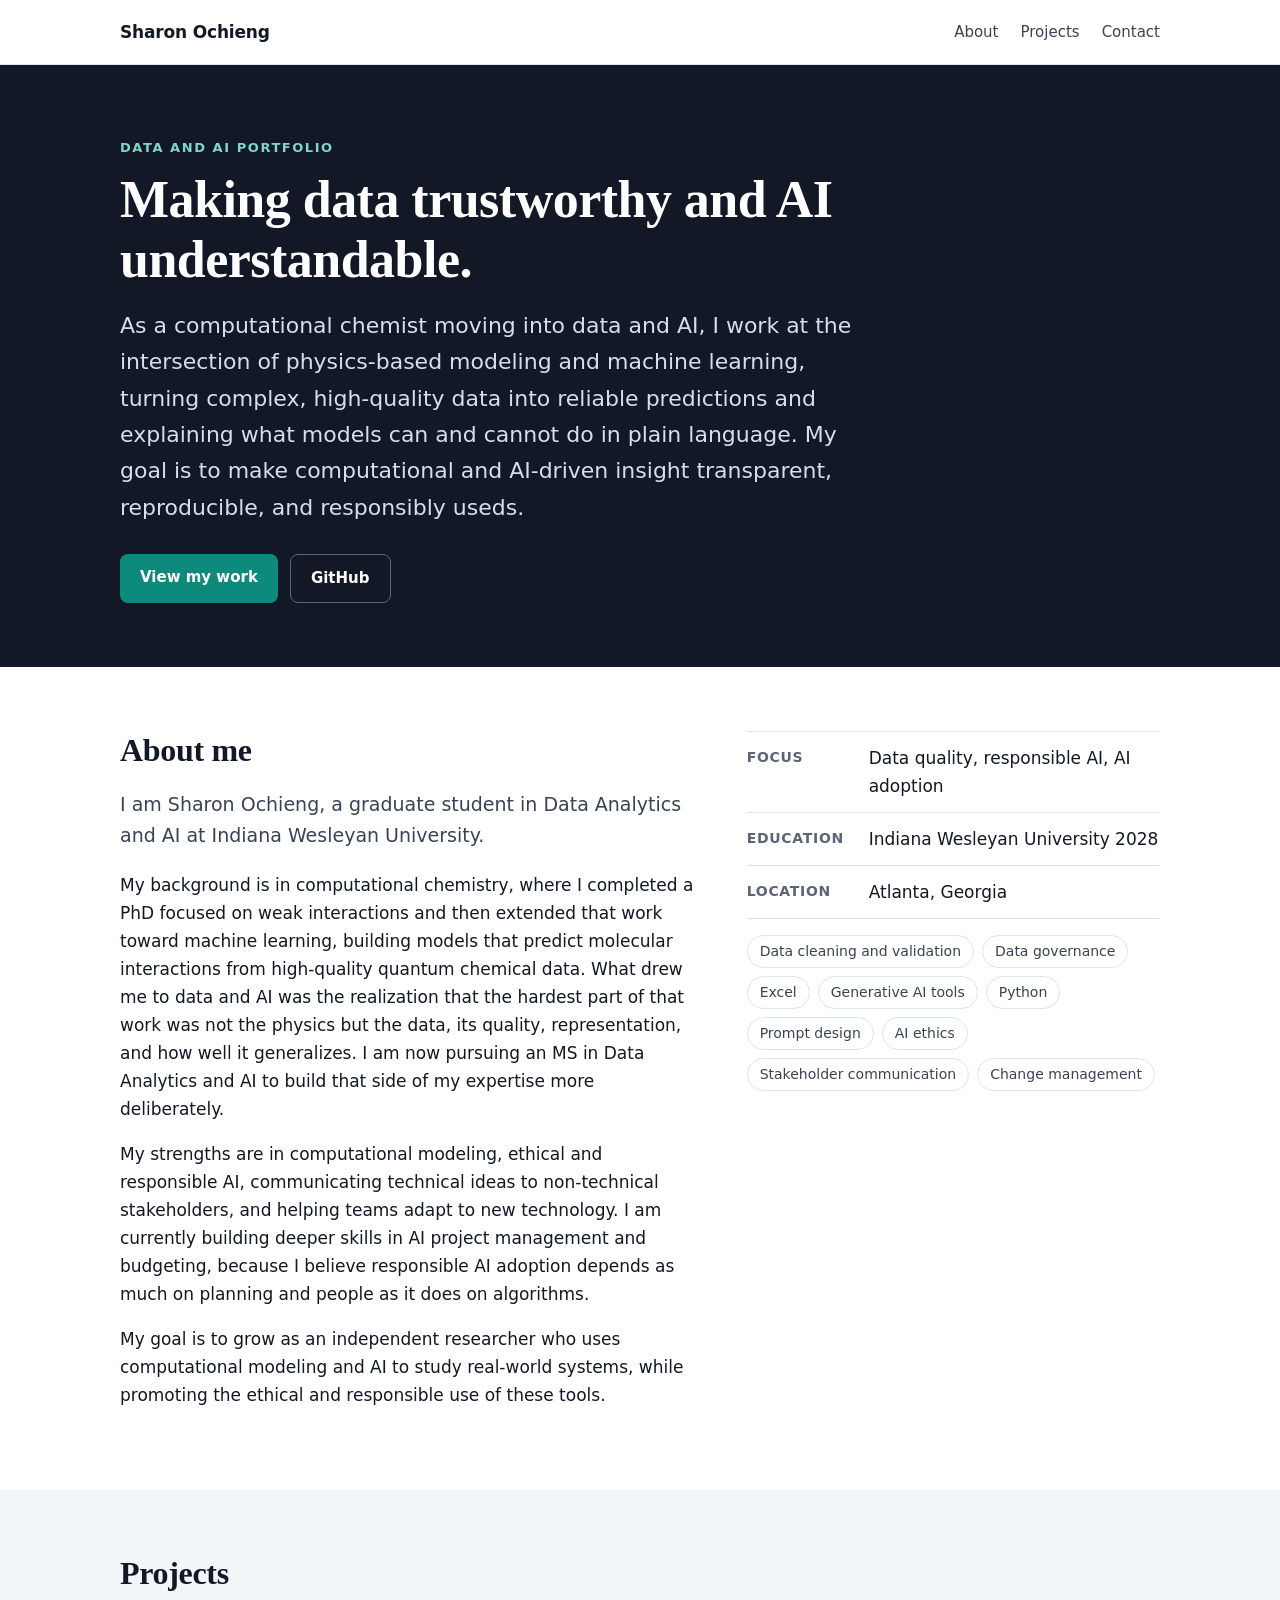
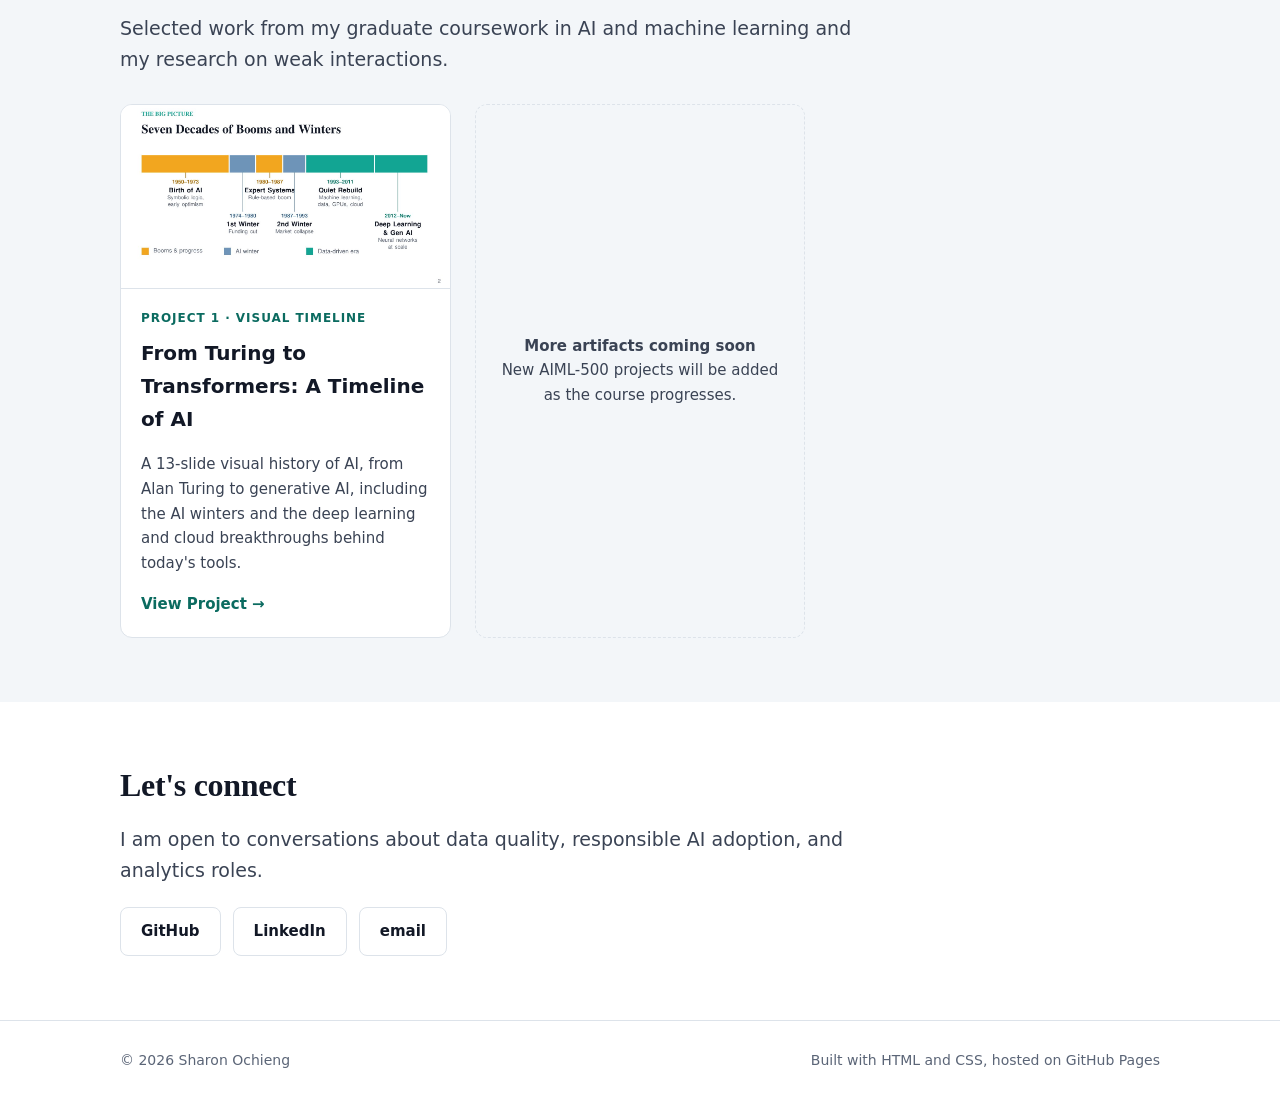
==== index.html @ a7745161 "Update index.html" ====
<!doctype html>
<html lang="en">
<head>
  <meta charset="utf-8">
  <meta name="viewport" content="width=device-width, initial-scale=1">
  <title>Sharon Ochieng | Data and AI Portfolio</title>
  <meta name="description" content="Professional portfolio: data quality, responsible AI adoption, and clear communication of AI to non-technical teams.">
  <link rel="stylesheet" href="style.css">
</head>
<body>

<header class="site-header">
  <div class="wrap">
    <a class="brand" href="index.html">Sharon Ochieng</a>
    <nav class="nav" aria-label="Main">
      <a href="#about">About</a>
      <a href="#artifacts">Projects</a>
      <a href="#contact">Contact</a>
    </nav>
  </div>
</header>

<main>
  <section class="hero">
    <div class="wrap">
      <p class="eyebrow">Data and AI Portfolio</p>
      <h1>Making data trustworthy and AI understandable.</h1>
      <p class="vp">As a computational chemist moving into data and AI, I work at the intersection of physics-based modeling and machine learning, turning complex, high-quality data into reliable predictions and explaining what models can and cannot do in plain language. My goal is to make computational and AI-driven insight transparent, reproducible, and responsibly useds.</p>
      <div class="btns">
        <a class="btn btn-primary" href="#artifacts">View my work</a>
        <a class="btn btn-ghost" href="https://github.com/ochiengS" target="_blank" rel="noopener">GitHub</a>
      </div>
    </div>
  </section>

  <section id="about">
    <div class="wrap two-col">
      <div>
        <h2>About me</h2>
        <p class="lead"> I am Sharon Ochieng, a graduate student in Data Analytics and AI at Indiana Wesleyan University. </p>
        <p> My background is in computational chemistry, where I completed a PhD focused on weak interactions and then extended that work toward machine learning, building models that predict molecular interactions from high-quality quantum chemical data. What drew me to data and AI was the realization that the hardest part of that work was not the physics but the data, its quality, representation, and how well it generalizes. I am now pursuing an MS in Data Analytics and AI to build that side of my expertise more deliberately.</p>
        <p>My strengths are in computational modeling, ethical and responsible AI, communicating technical ideas to non-technical stakeholders, and helping teams adapt to new technology. I am currently building deeper skills in AI project management and budgeting, because I believe responsible AI adoption depends as much on planning and people as it does on algorithms.</p>
        <p>My goal is to grow as an independent researcher who uses computational modeling and AI to study real-world systems, while promoting the ethical and responsible use of these tools.</p>
      </div>
      <div>
        <ul class="facts">
          <li><b>Focus</b><span>Data quality, responsible AI, AI adoption</span></li>
          <li><b>Education</b><span> Indiana Wesleyan University 2028</span></li>
          <li><b>Location</b> Atlanta, Georgia</li>
        </ul>
        <div class="skills" aria-label="Skills">
          <span>Data cleaning and validation</span>
          <span>Data governance</span>
          <span>Excel</span>
          <span>Generative AI tools</span>
          <span>Python</span>
          <span>Prompt design</span>
          <span>AI ethics</span>
          <span>Stakeholder communication</span>
          <span>Change management</span>
        </div>
      </div>
    </div>
  </section>

  <section id="artifacts" class="alt">
    <div class="wrap">
      <h2>Projects</h2>
      <p class="lead">Selected work from my graduate coursework in AI and machine learning and my research on weak interactions.</p>
      <div class="grid" style="margin-top:28px">
        <article class="card">
          <img src="slide-02.jpg" alt="Overview slide showing seven decades of AI booms and winters as a color-coded bar">
          <div class="body">
            <span class="tag">Project 1 · Visual timeline</span>
            <h3>From Turing to Transformers: A Timeline of AI</h3>
            <p>A 13-slide visual history of AI, from Alan Turing to generative AI, including the AI winters and the deep learning and cloud breakthroughs behind today's tools.</p>
            <a class="more" href="ai-timeline.html">View Project &rarr;</a>
          </div>
        </article>
        <div class="card soon">
          <p><strong>More artifacts coming soon</strong><br>New AIML-500 projects will be added as the course progresses.</p>
        </div>
      </div>
    </div>
  </section>

  <section id="contact">
    <div class="wrap">
      <h2>Let's connect</h2>
      <p class="lead">I am open to conversations about data quality, responsible AI adoption, and analytics roles.</p>
      <div class="btns" style="margin-top:20px">
        <a class="btn btn-light" href="https://github.com/ochiengS" target="_blank" rel="noopener">GitHub</a>
        <a class="btn btn-light" href="https://www.linkedin.com/in/sharonochieng1/" target="_blank" rel="noopener">LinkedIn</a>
        <a class="btn btn-light" href="sao0013@auburn.edu">email</a>
      </div>
    </div>
  </section>
</main>

<footer>
  <div class="wrap">
    <span>&copy; 2026 Sharon Ochieng</span>
    <span>Built with HTML and CSS, hosted on GitHub Pages</span>
  </div>
</footer>

</body>
</html>
---- style.css ----
:root {
  --ink: #121826;
  --ink-soft: #3a4354;
  --muted: #5b6577;
  --line: #dde3ea;
  --paper: #ffffff;
  --mist: #f3f6f9;
  --teal: #0e8a7c;
  --teal-dark: #0b6b60;
  --amber: #c9860f;
  --max: 1080px;
}
* { box-sizing: border-box; }
html { scroll-behavior: smooth; }
body {
  margin: 0; background: var(--paper); color: var(--ink);
  font-family: "Inter", system-ui, -apple-system, "Segoe UI", Roboto, Arial, sans-serif;
  font-size: 17px; line-height: 1.65;
}
img { max-width: 100%; display: block; }
a { color: var(--teal-dark); }
a:hover { color: var(--teal); }
.wrap { max-width: var(--max); margin: 0 auto; padding: 0 20px; }

/* ---- header ---- */
.site-header { border-bottom: 1px solid var(--line); background: var(--paper); position: sticky; top: 0; z-index: 10; }
.site-header .wrap { display: flex; align-items: center; justify-content: space-between; gap: 16px; min-height: 64px; flex-wrap: wrap; }
.brand { font-weight: 700; text-decoration: none; color: var(--ink); letter-spacing: -0.01em; }
.nav { display: flex; gap: 22px; flex-wrap: wrap; }
.nav a { text-decoration: none; color: var(--ink-soft); font-size: 15px; font-weight: 500; }
.nav a:hover, .nav a[aria-current="page"] { color: var(--teal-dark); }

/* ---- hero ---- */
.hero { background: var(--ink); color: #fff; padding: 72px 0 64px; }
.eyebrow { text-transform: uppercase; letter-spacing: 0.12em; font-size: 13px; font-weight: 700; color: #7fd6c9; margin: 0 0 12px; }
.hero h1 { font-family: Georgia, "Times New Roman", serif; font-size: clamp(34px, 5vw, 52px); line-height: 1.15; margin: 0 0 18px; letter-spacing: -0.01em; }
.hero .vp { font-size: clamp(18px, 2.2vw, 22px); color: #d8dee8; max-width: 760px; margin: 0 0 28px; }
.btns { display: flex; gap: 12px; flex-wrap: wrap; }
.btn { display: inline-block; padding: 11px 20px; border-radius: 8px; font-weight: 600; font-size: 15px; text-decoration: none; }
.btn-primary { background: var(--teal); color: #fff; }
.btn-primary:hover { background: var(--teal-dark); color: #fff; }
.btn-ghost { border: 1px solid #5b6577; color: #fff; }
.btn-ghost:hover { border-color: #fff; color: #fff; }
.btn-light { border: 1px solid var(--line); color: var(--ink); background: #fff; }
.btn-light:hover { border-color: var(--teal); color: var(--teal-dark); }

/* ---- sections ---- */
section { padding: 64px 0; }
section.alt { background: var(--mist); }
h2 { font-family: Georgia, "Times New Roman", serif; font-size: 32px; line-height: 1.2; margin: 0 0 20px; letter-spacing: -0.01em; }
h3 { font-size: 20px; margin: 0 0 8px; }
.lead { font-size: 19px; color: var(--ink-soft); max-width: 760px; }
.two-col { display: grid; grid-template-columns: 1.4fr 1fr; gap: 48px; align-items: start; }
.facts { list-style: none; padding: 0; margin: 0; border-top: 1px solid var(--line); }
.facts li { padding: 12px 0; border-bottom: 1px solid var(--line); display: flex; gap: 12px; }
.facts b { min-width: 110px; color: var(--muted); font-weight: 600; font-size: 14px; text-transform: uppercase; letter-spacing: 0.05em; padding-top: 2px; }
.skills { display: flex; flex-wrap: wrap; gap: 8px; margin-top: 16px; }
.skills span { background: #fff; border: 1px solid var(--line); border-radius: 999px; padding: 4px 12px; font-size: 14px; color: var(--ink-soft); }

/* ---- artifact cards ---- */
.grid { display: grid; grid-template-columns: repeat(auto-fill, minmax(300px, 1fr)); gap: 24px; }
.card { background: #fff; border: 1px solid var(--line); border-radius: 12px; overflow: hidden; display: flex; flex-direction: column; transition: box-shadow .2s, transform .2s; }
.card:hover { box-shadow: 0 10px 30px rgba(18,24,38,.10); transform: translateY(-2px); }
.card img { aspect-ratio: 16/9; object-fit: cover; border-bottom: 1px solid var(--line); }
.card .body { padding: 20px; display: flex; flex-direction: column; gap: 8px; flex: 1; }
.tag { font-size: 12px; font-weight: 700; text-transform: uppercase; letter-spacing: 0.08em; color: var(--teal-dark); }
.card p { margin: 0; color: var(--ink-soft); font-size: 15px; }
.card .more { margin-top: auto; padding-top: 8px; font-weight: 600; font-size: 15px; text-decoration: none; }
.card.soon { border-style: dashed; background: transparent; justify-content: center; align-items: center; text-align: center; min-height: 220px; color: var(--muted); padding: 24px; }

/* ---- artifact page ---- */
.artifact-hero { background: var(--ink); color: #fff; padding: 48px 0 40px; }
.artifact-hero h1 { font-family: Georgia, "Times New Roman", serif; font-size: clamp(30px, 4.5vw, 44px); line-height: 1.15; margin: 0 0 12px; }
.artifact-hero p { color: #d8dee8; margin: 0; max-width: 760px; font-size: 18px; }
.crumb { font-size: 14px; margin-bottom: 18px; }
.crumb a { color: #7fd6c9; text-decoration: none; }
.viewer { background: var(--mist); border: 1px solid var(--line); border-radius: 12px; padding: 16px; }
.viewer .stage { position: relative; background: #fff; border-radius: 8px; overflow: hidden; border: 1px solid var(--line); }
.viewer .stage img { width: 100%; aspect-ratio: 16/9; object-fit: contain; }
.viewer .controls { display: flex; align-items: center; justify-content: space-between; gap: 12px; margin-top: 12px; flex-wrap: wrap; }
.viewer button { font: inherit; font-size: 15px; font-weight: 600; padding: 8px 16px; border-radius: 8px; border: 1px solid var(--line); background: #fff; color: var(--ink); cursor: pointer; }
.viewer button:hover { border-color: var(--teal); color: var(--teal-dark); }
.viewer .count { font-size: 14px; color: var(--muted); }
.thumbs { display: grid; grid-template-columns: repeat(auto-fill, minmax(92px, 1fr)); gap: 8px; margin-top: 12px; }
.thumbs button { padding: 0; border: 2px solid transparent; border-radius: 6px; overflow: hidden; background: none; }
.thumbs button[aria-current="true"] { border-color: var(--teal); }
.downloads { display: flex; gap: 12px; flex-wrap: wrap; margin-top: 16px; }

.entry { display: grid; grid-template-columns: 180px 1fr; gap: 0 32px; border-top: 1px solid var(--line); padding: 28px 0; }
.entry:last-of-type { border-bottom: 1px solid var(--line); }
.entry .label { font-size: 13px; font-weight: 700; text-transform: uppercase; letter-spacing: 0.1em; color: var(--teal-dark); padding-top: 4px; }
.entry p { margin: 0 0 12px; }
.entry p:last-child { margin-bottom: 0; }
.entry ol, .entry ul { margin: 0; padding-left: 20px; }
.entry li { margin-bottom: 6px; }
.value-box { background: var(--ink); color: #fff; border-radius: 12px; padding: 24px 28px; font-size: 19px; line-height: 1.55; }
.value-box strong { color: #7fd6c9; }
.tools { display: flex; flex-wrap: wrap; gap: 8px; }
.tools span { background: var(--mist); border: 1px solid var(--line); border-radius: 6px; padding: 4px 10px; font-size: 14px; }
.sources { font-size: 15px; color: var(--ink-soft); }
.sources li { margin-bottom: 8px; }

/* placeholder text the owner must replace before publishing */
.fill { background: #fff3c4; color: #5a4300; padding: 0 4px; border-radius: 3px; }
.hero .fill, .artifact-hero .fill { background: #fff3c4; color: #5a4300; }

footer { border-top: 1px solid var(--line); padding: 28px 0; font-size: 14px; color: var(--muted); }
footer .wrap { display: flex; justify-content: space-between; gap: 16px; flex-wrap: wrap; }

@media (max-width: 760px) {
  body { font-size: 16px; }
  .wrap { padding: 0 16px; }
  .hero { padding: 48px 0 44px; }
  section { padding: 44px 0; }
  .two-col { grid-template-columns: 1fr; gap: 28px; }
  .entry { grid-template-columns: 1fr; gap: 8px; padding: 22px 0; }
  .nav { gap: 14px; }
  h2 { font-size: 26px; }
}
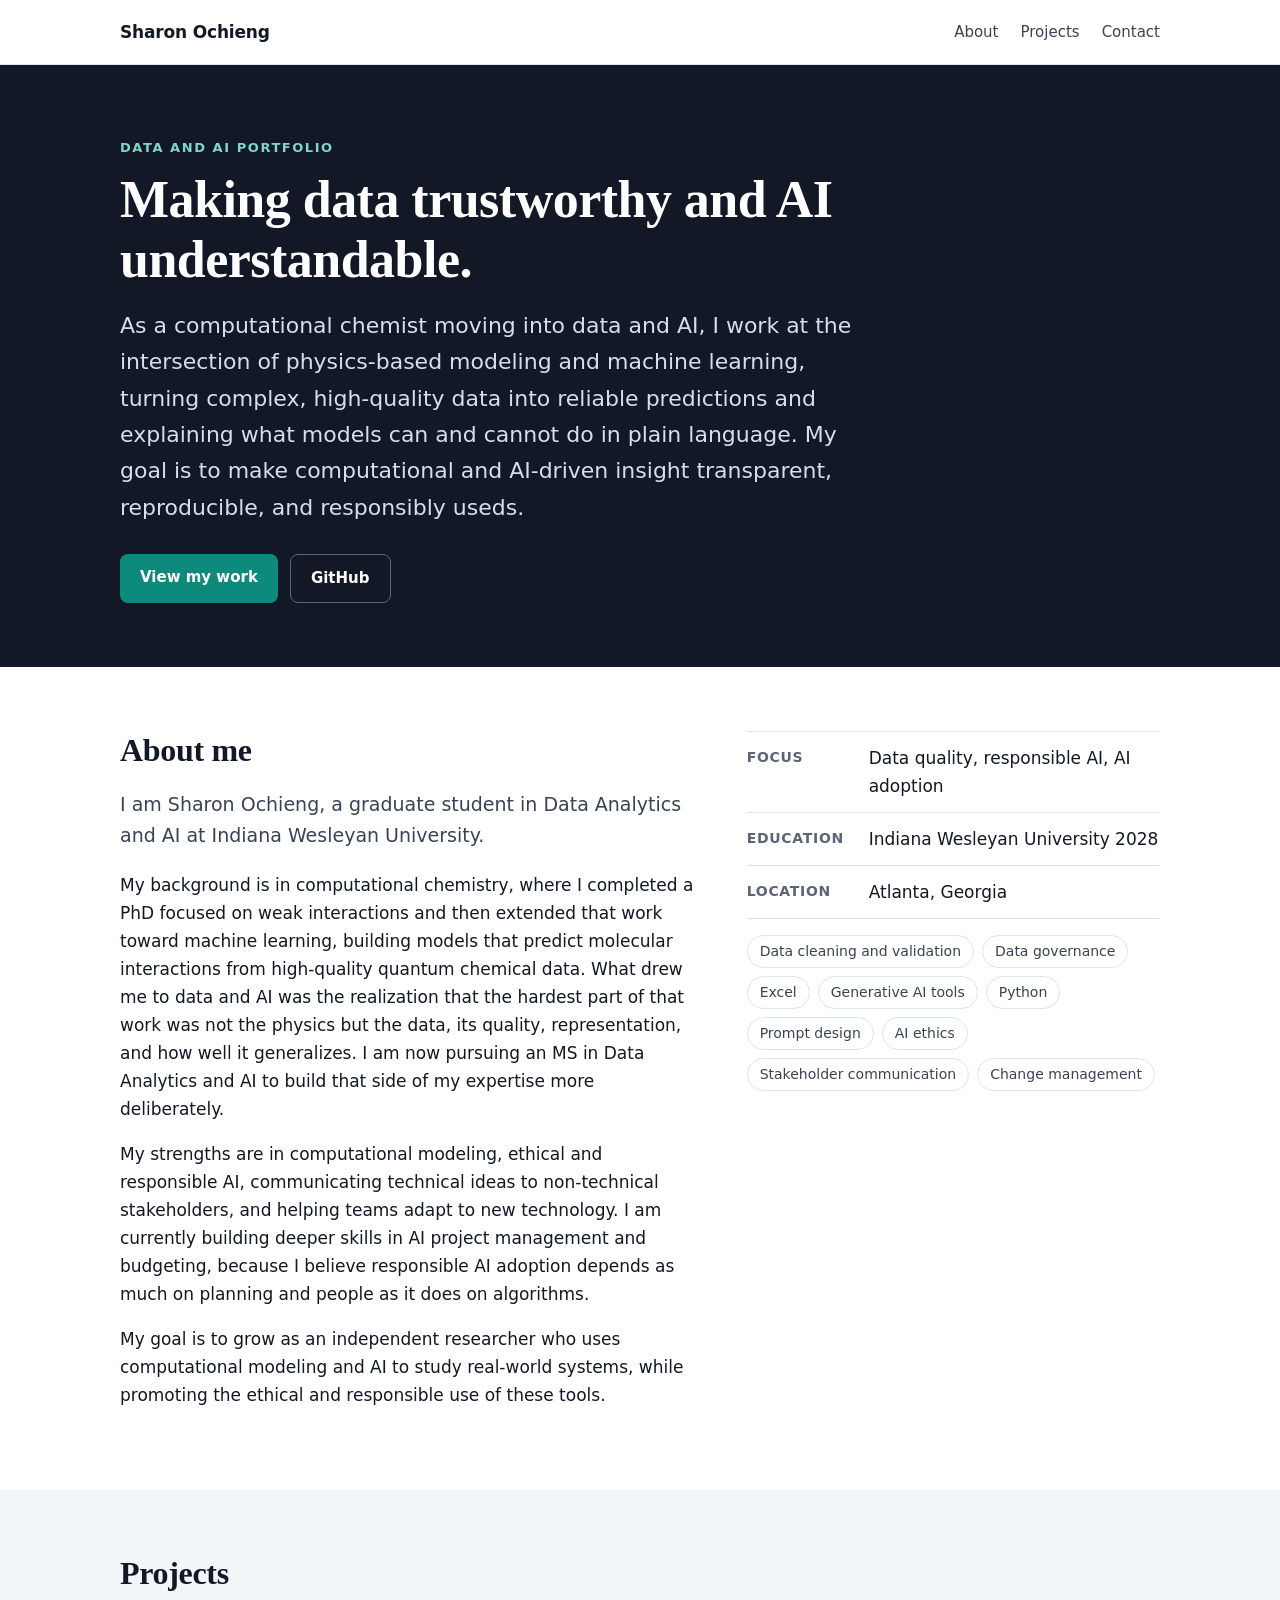
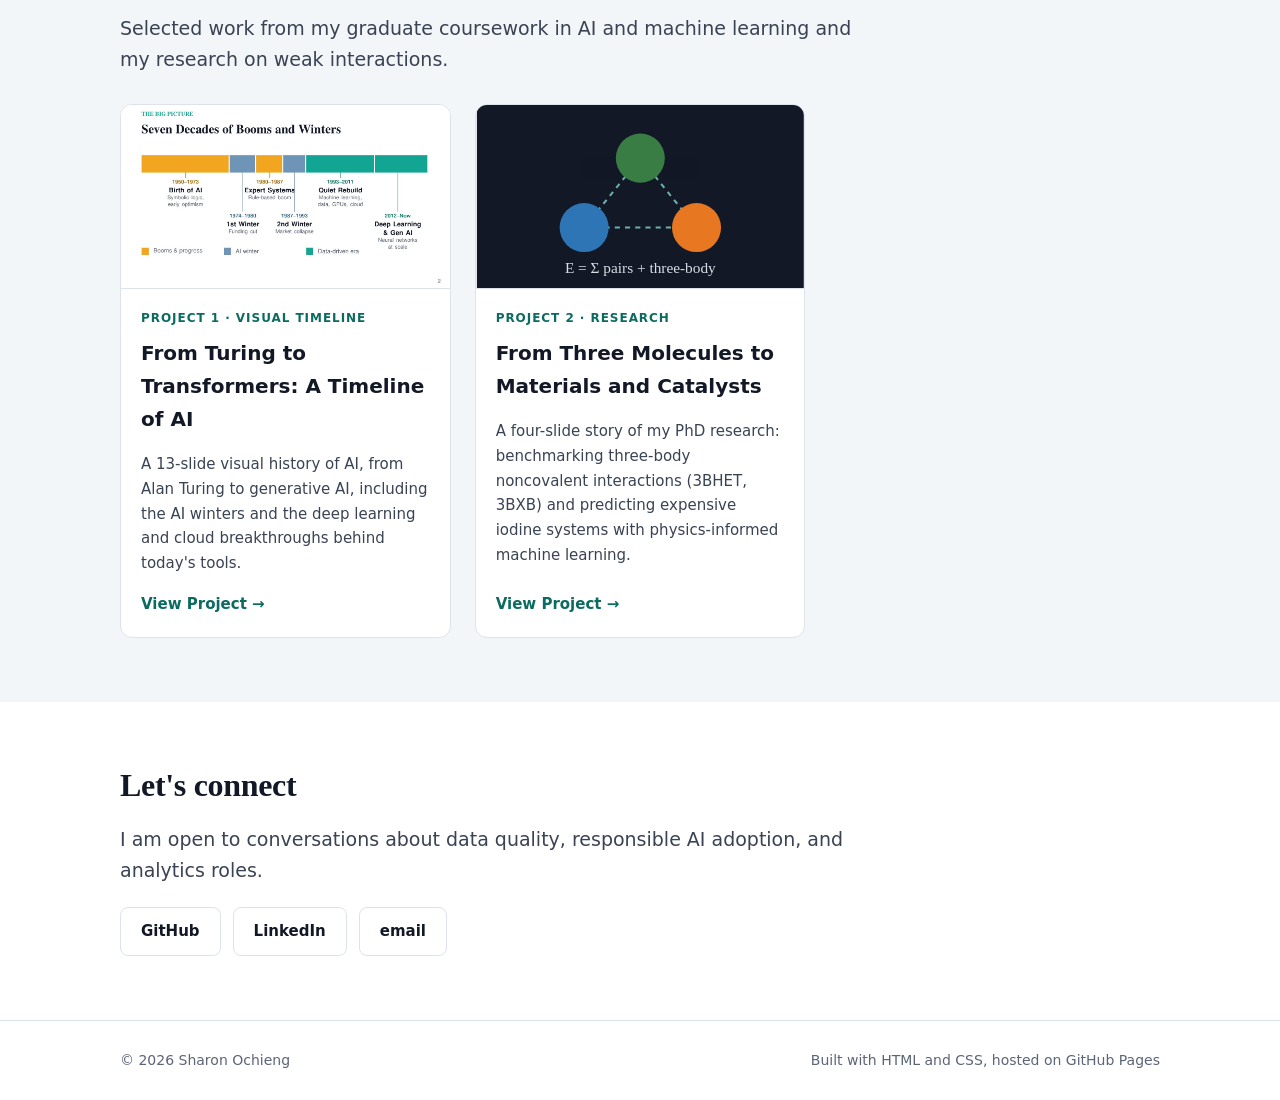
==== commit 9af011d1: "Update index.html" ====
--- a/index.html
+++ b/index.html
@@ -77,8 +77,24 @@
             <a class="more" href="ai-timeline.html">View Project &rarr;</a>
           </div>
         </article>
-        <div class="card soon">
-          <p><strong>More artifacts coming soon</strong><br>New AIML-500 projects will be added as the course progresses.</p>
+        
+        <article class="card">
+          <svg viewBox="0 0 320 180" role="img" aria-label="Illustration of three interacting molecules forming a trimer" style="display:block;width:100%;aspect-ratio:16/9;border-bottom:1px solid #dde3ea">
+            <rect width="320" height="180" fill="#121826"/>
+            <g stroke="#7fd6c9" stroke-width="2" stroke-dasharray="5 5" opacity="0.8">
+              <line x1="105" y1="120" x2="215" y2="120"/><line x1="105" y1="120" x2="160" y2="52"/><line x1="215" y1="120" x2="160" y2="52"/>
+            </g>
+            <circle cx="105" cy="120" r="24" fill="#2e75b6"/><circle cx="215" cy="120" r="24" fill="#e87722"/><circle cx="160" cy="52" r="24" fill="#3a7d44"/>
+            <text x="160" y="164" fill="#d8dee8" font-family="Georgia, serif" font-size="15" text-anchor="middle">E = &#931; pairs + three-body</text>
+          </svg>
+          <div class="body">
+            <span class="tag">Project 2 · Research</span>
+            <h3>From Three Molecules to Materials and Catalysts</h3>
+            <p>A four-slide story of my PhD research: benchmarking three-body noncovalent interactions (3BHET, 3BXB) and predicting expensive iodine systems with physics-informed machine learning.</p>
+            <a class="more" href="nci-story.html">View Project &rarr;</a>
+          </div>
+        </article>
+          
         </div>
       </div>
     </div>
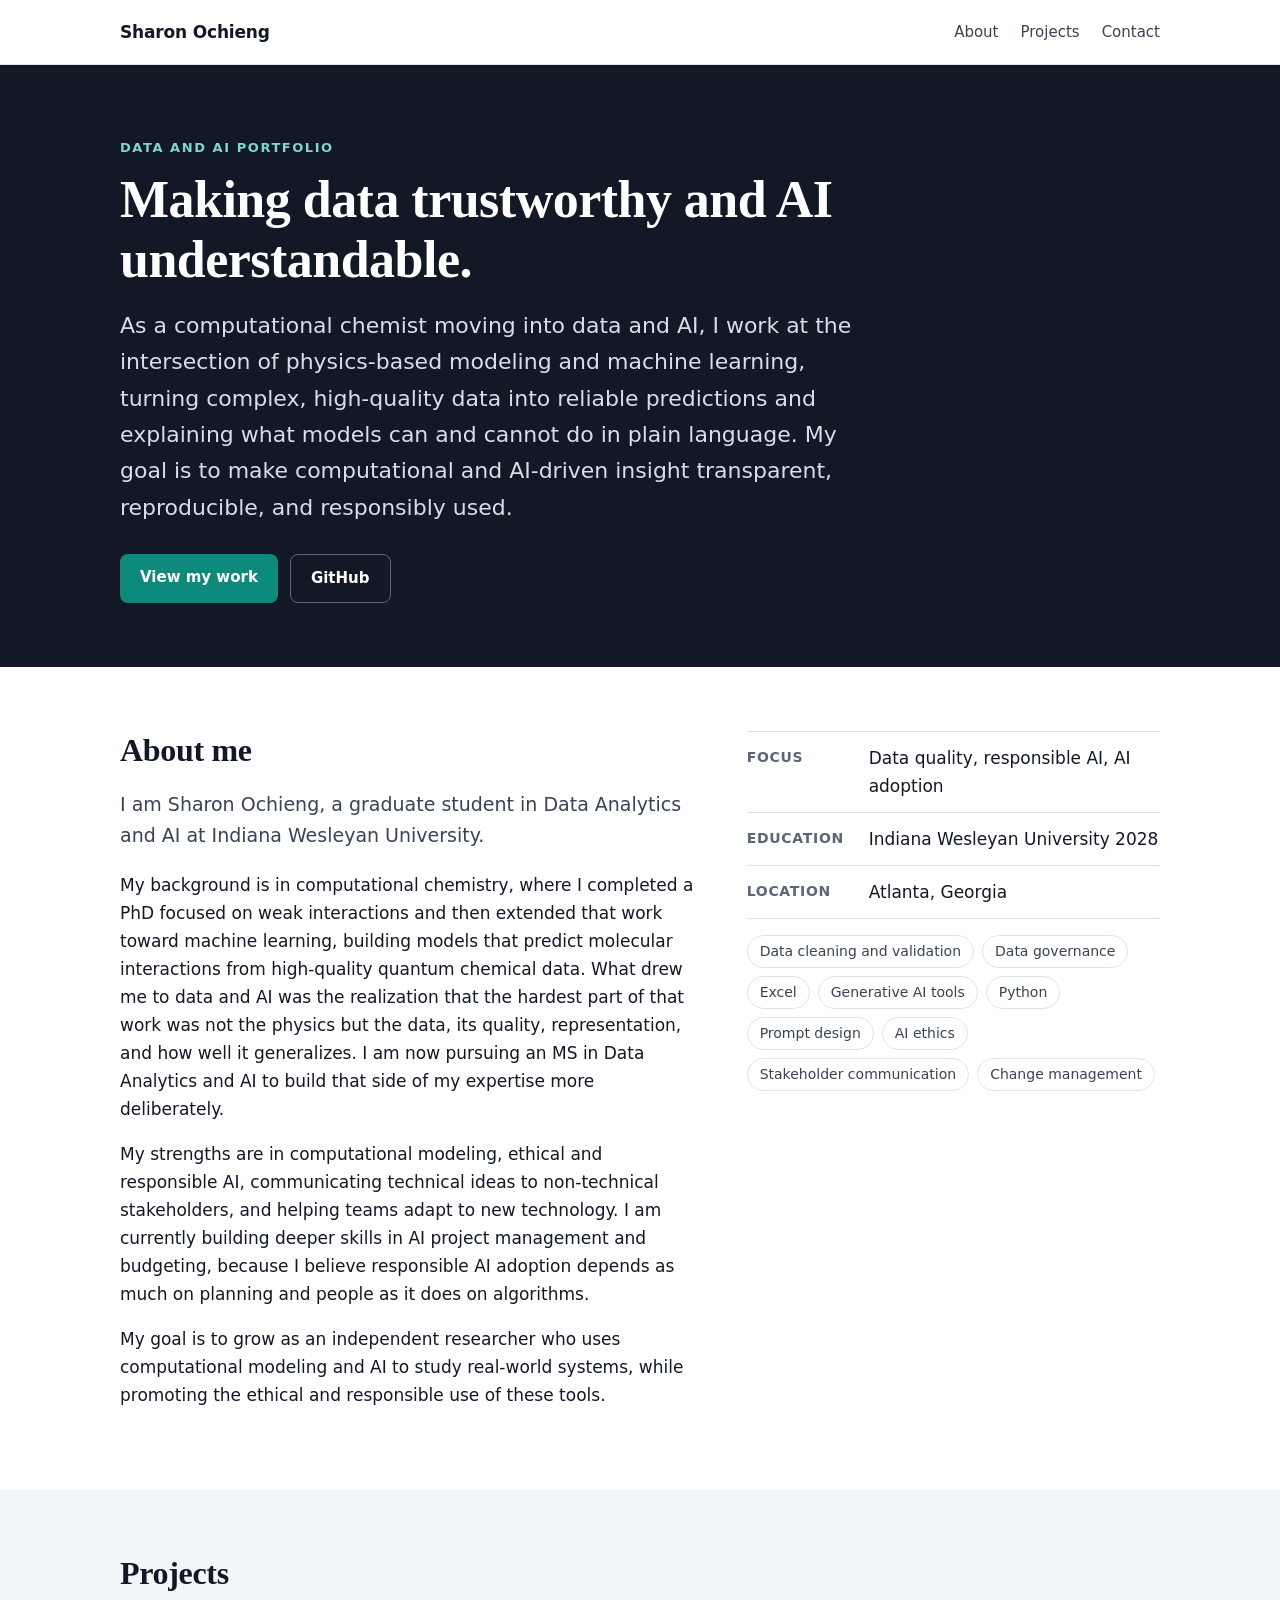
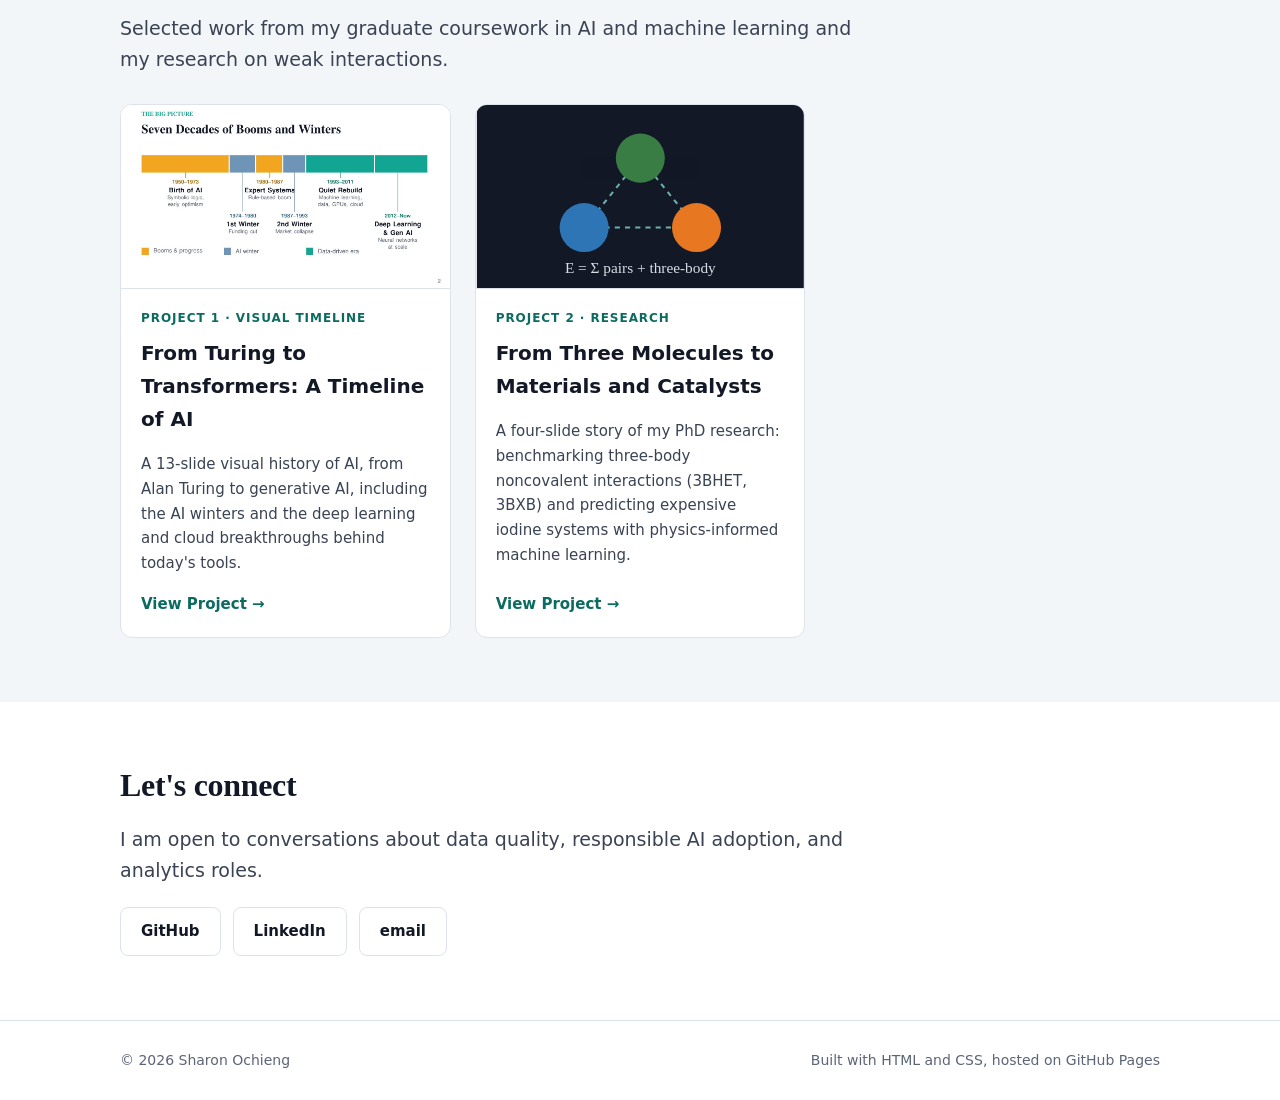
==== commit b2a1a0be: "Update index.html" ====
--- a/index.html
+++ b/index.html
@@ -25,7 +25,7 @@
     <div class="wrap">
       <p class="eyebrow">Data and AI Portfolio</p>
       <h1>Making data trustworthy and AI understandable.</h1>
-      <p class="vp">As a computational chemist moving into data and AI, I work at the intersection of physics-based modeling and machine learning, turning complex, high-quality data into reliable predictions and explaining what models can and cannot do in plain language. My goal is to make computational and AI-driven insight transparent, reproducible, and responsibly useds.</p>
+      <p class="vp">As a computational chemist moving into data and AI, I work at the intersection of physics-based modeling and machine learning, turning complex, high-quality data into reliable predictions and explaining what models can and cannot do in plain language. My goal is to make computational and AI-driven insight transparent, reproducible, and responsibly used.</p>
       <div class="btns">
         <a class="btn btn-primary" href="#artifacts">View my work</a>
         <a class="btn btn-ghost" href="https://github.com/ochiengS" target="_blank" rel="noopener">GitHub</a>
@@ -107,7 +107,7 @@
       <div class="btns" style="margin-top:20px">
         <a class="btn btn-light" href="https://github.com/ochiengS" target="_blank" rel="noopener">GitHub</a>
         <a class="btn btn-light" href="https://www.linkedin.com/in/sharonochieng1/" target="_blank" rel="noopener">LinkedIn</a>
-        <a class="btn btn-light" href="sao0013@auburn.edu">email</a>
+        <a class="btn btn-light" href="mailto:sao0013@auburn.edu">email</a>
       </div>
     </div>
   </section>
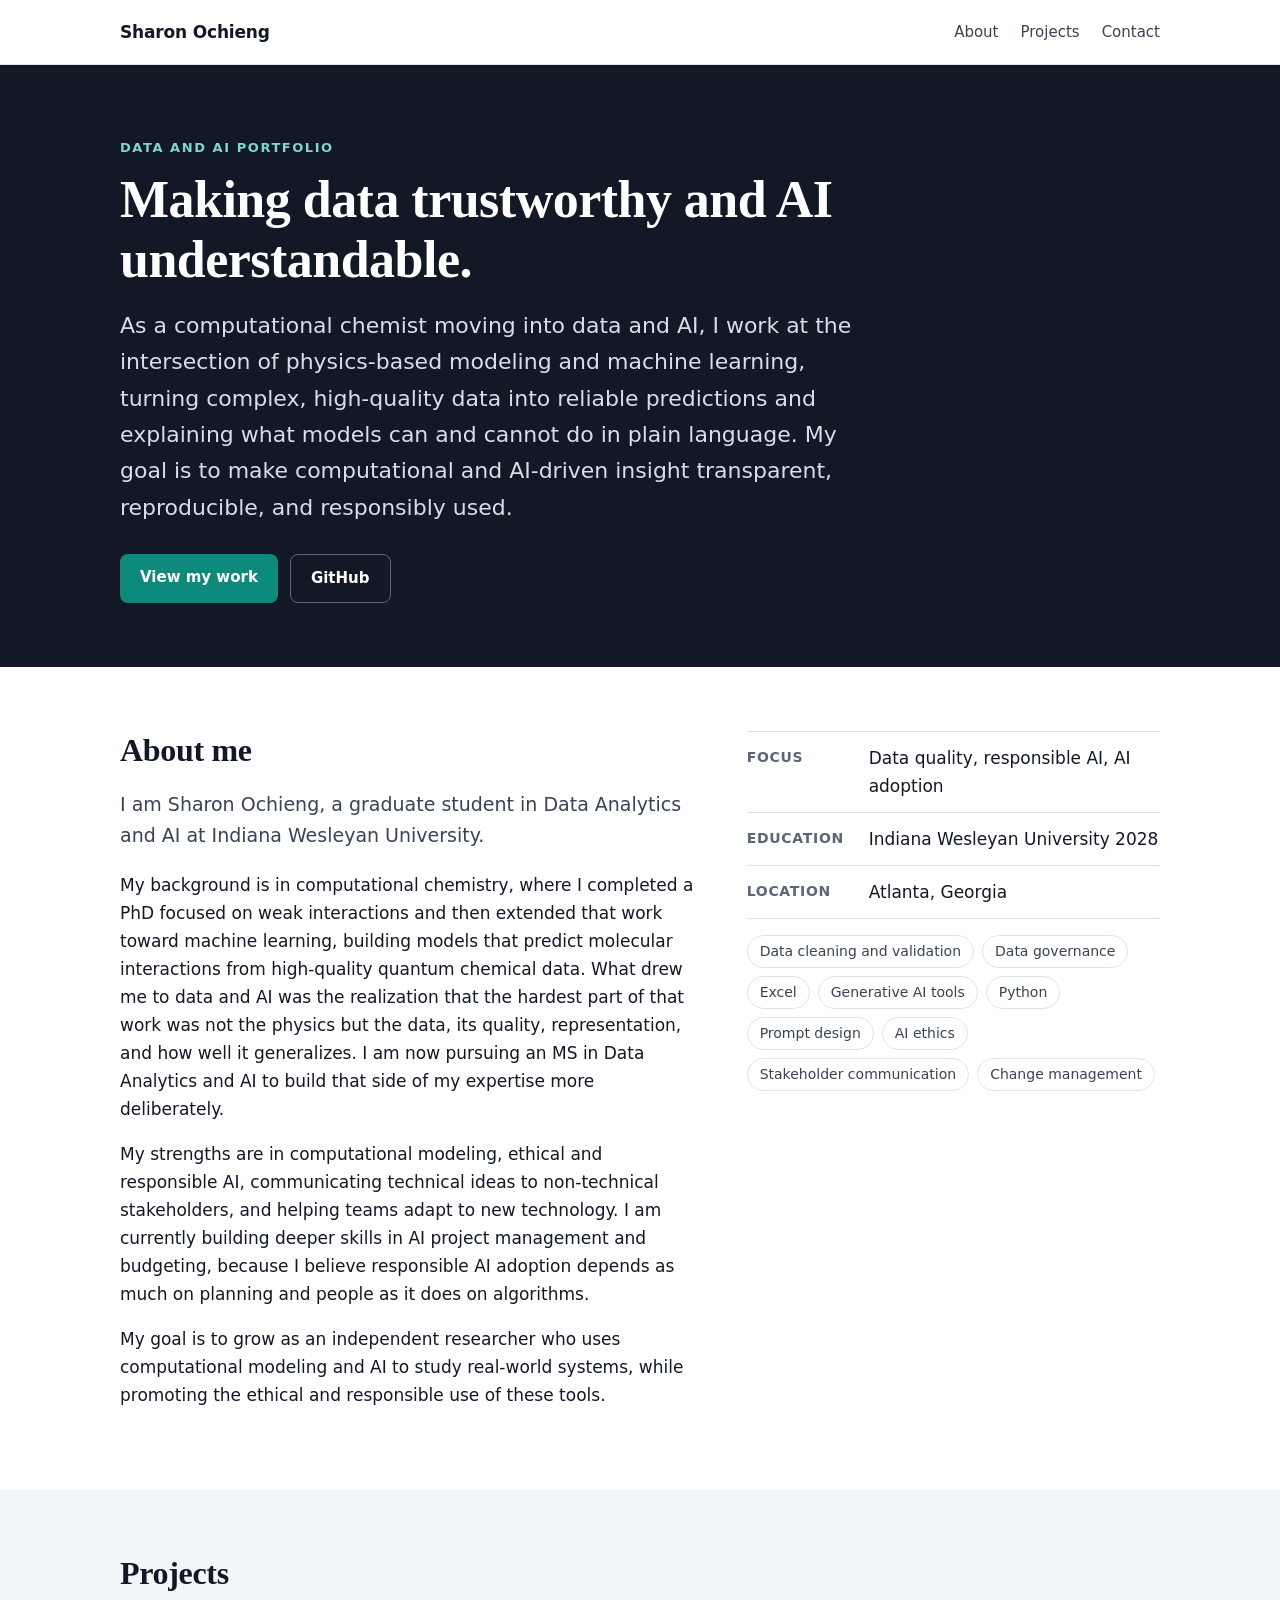
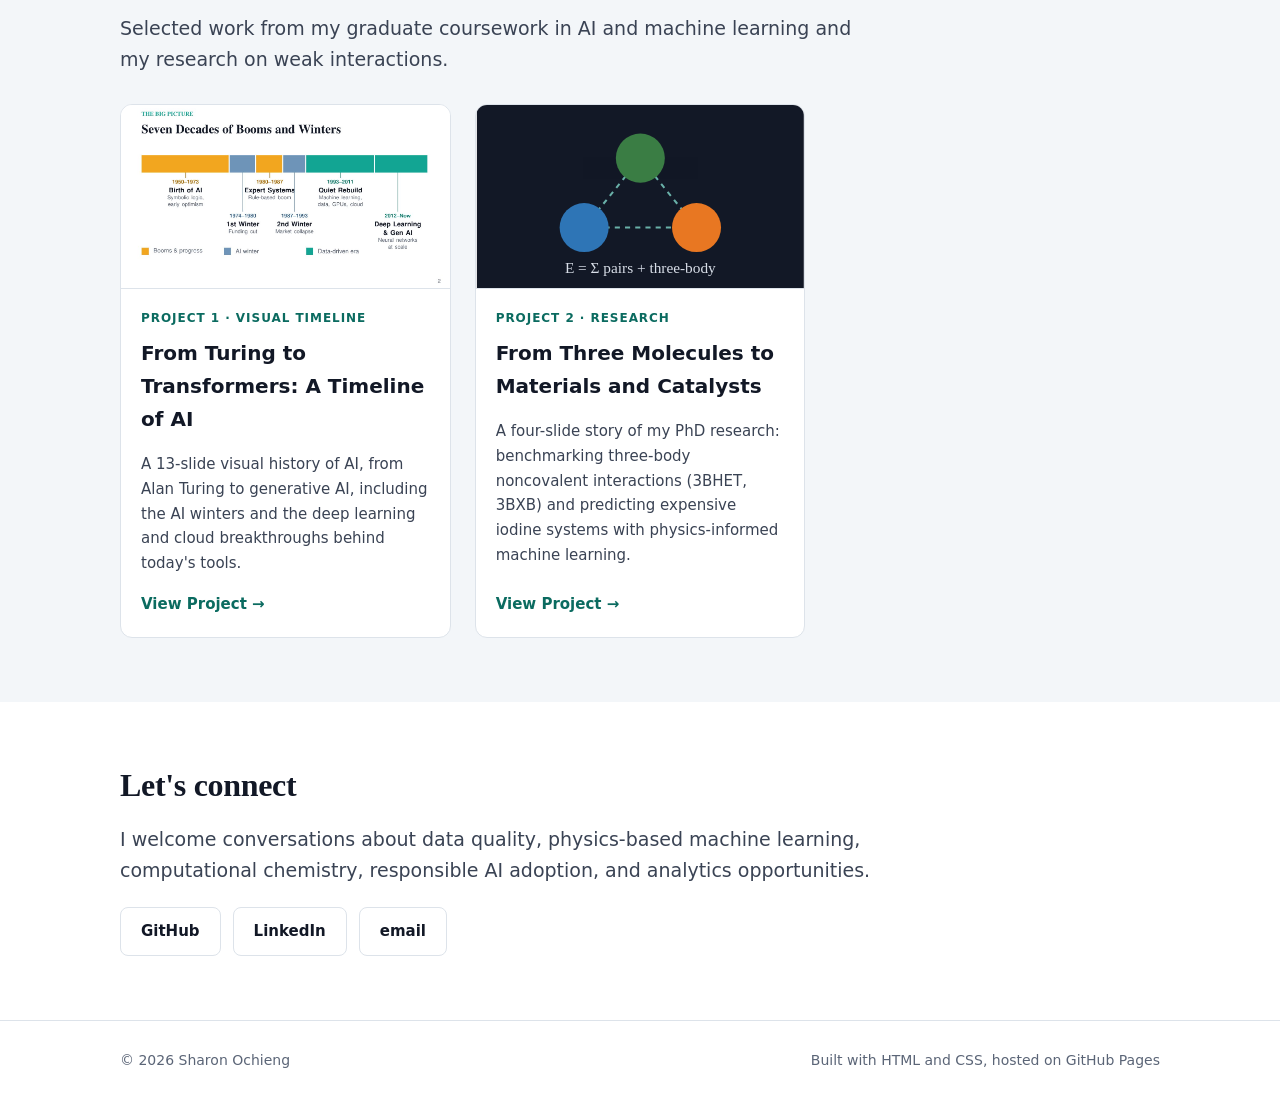
==== commit 00cf60c0: "Update index.html" ====
--- a/index.html
+++ b/index.html
@@ -103,7 +103,7 @@
   <section id="contact">
     <div class="wrap">
       <h2>Let's connect</h2>
-      <p class="lead">I am open to conversations about data quality, responsible AI adoption, and analytics roles.</p>
+      <p class="lead">I welcome conversations about data quality, physics-based machine learning, computational chemistry, responsible AI adoption, and analytics opportunities.</p>
       <div class="btns" style="margin-top:20px">
         <a class="btn btn-light" href="https://github.com/ochiengS" target="_blank" rel="noopener">GitHub</a>
         <a class="btn btn-light" href="https://www.linkedin.com/in/sharonochieng1/" target="_blank" rel="noopener">LinkedIn</a>
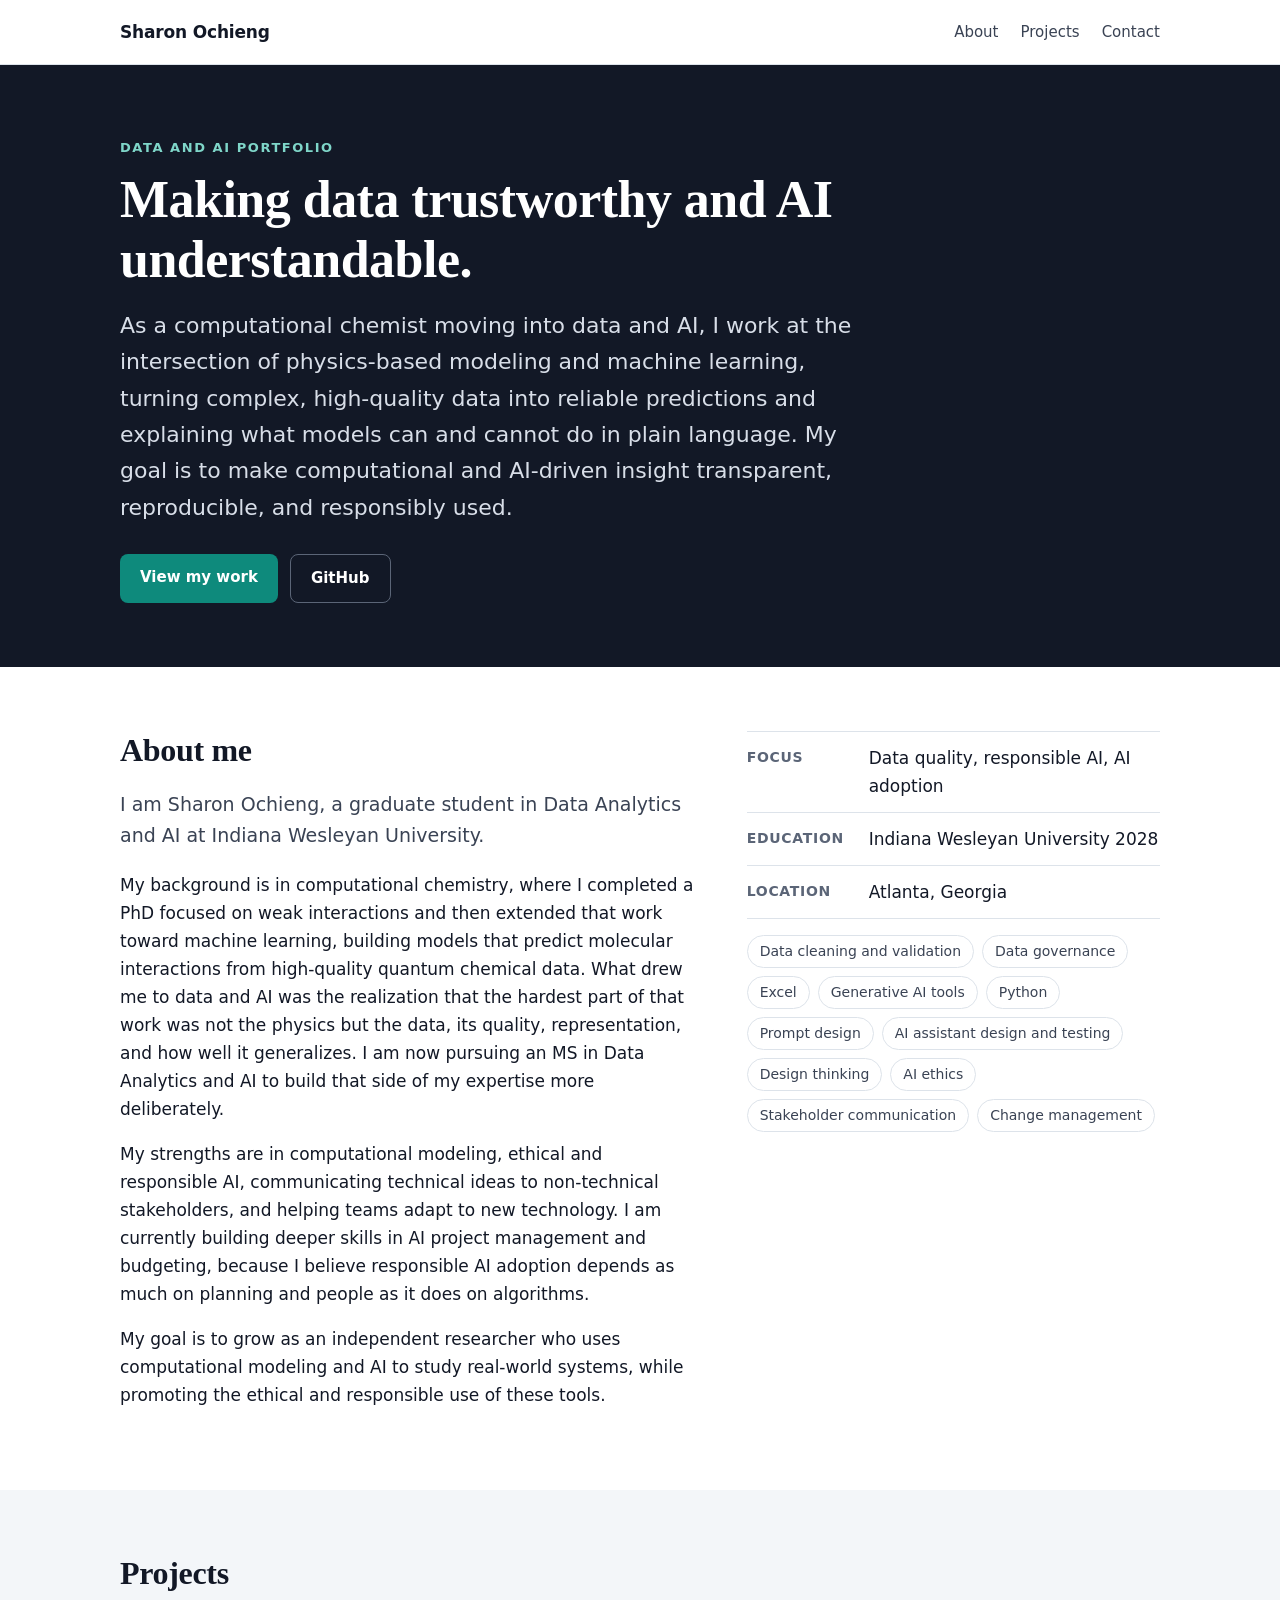
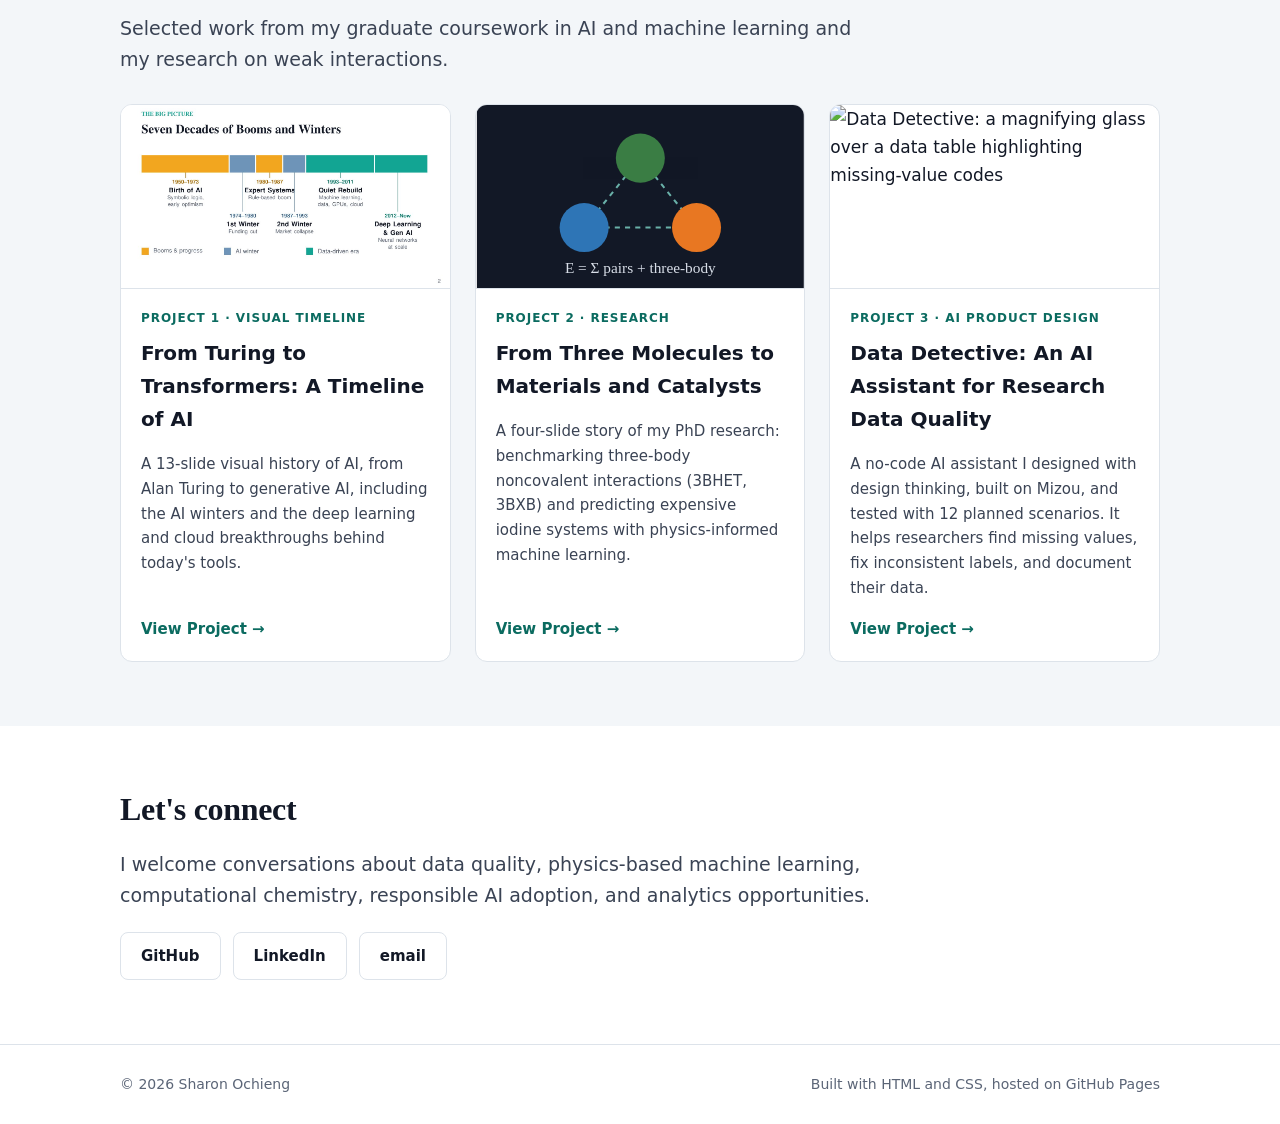
==== commit 8061e943: "Add files via upload" ====
--- a/index.html
+++ b/index.html
@@ -55,6 +55,8 @@
           <span>Generative AI tools</span>
           <span>Python</span>
           <span>Prompt design</span>
+          <span>AI assistant design and testing</span>
+          <span>Design thinking</span>
           <span>AI ethics</span>
           <span>Stakeholder communication</span>
           <span>Change management</span>
@@ -94,7 +96,16 @@
             <a class="more" href="nci-story.html">View Project &rarr;</a>
           </div>
         </article>
-          
+
+        <article class="card">
+          <img src="data-detective.png" alt="Data Detective: a magnifying glass over a data table highlighting missing-value codes">
+          <div class="body">
+            <span class="tag">Project 3 · AI product design</span>
+            <h3>Data Detective: An AI Assistant for Research Data Quality</h3>
+            <p>A no-code AI assistant I designed with design thinking, built on Mizou, and tested with 12 planned scenarios. It helps researchers find missing values, fix inconsistent labels, and document their data.</p>
+            <a class="more" href="data-detective.html">View Project &rarr;</a>
+          </div>
+        </article>
         </div>
       </div>
     </div>
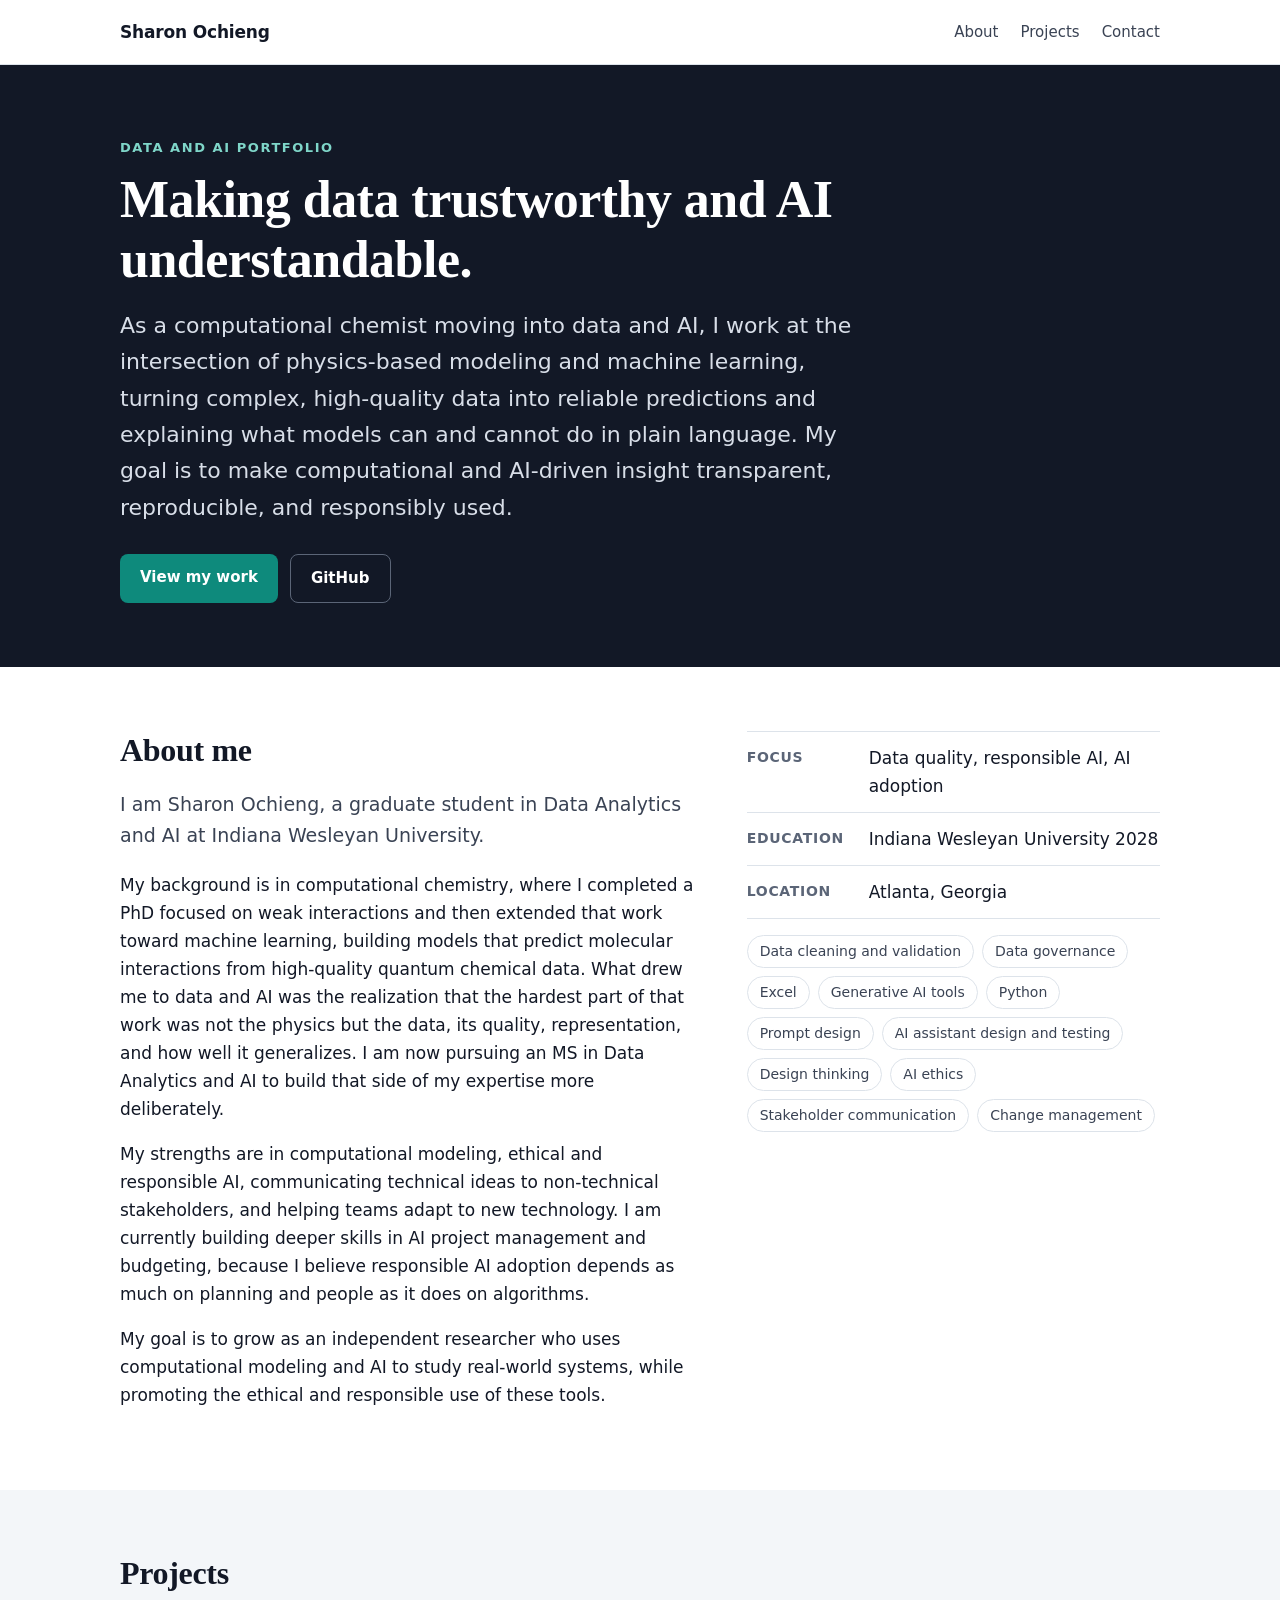
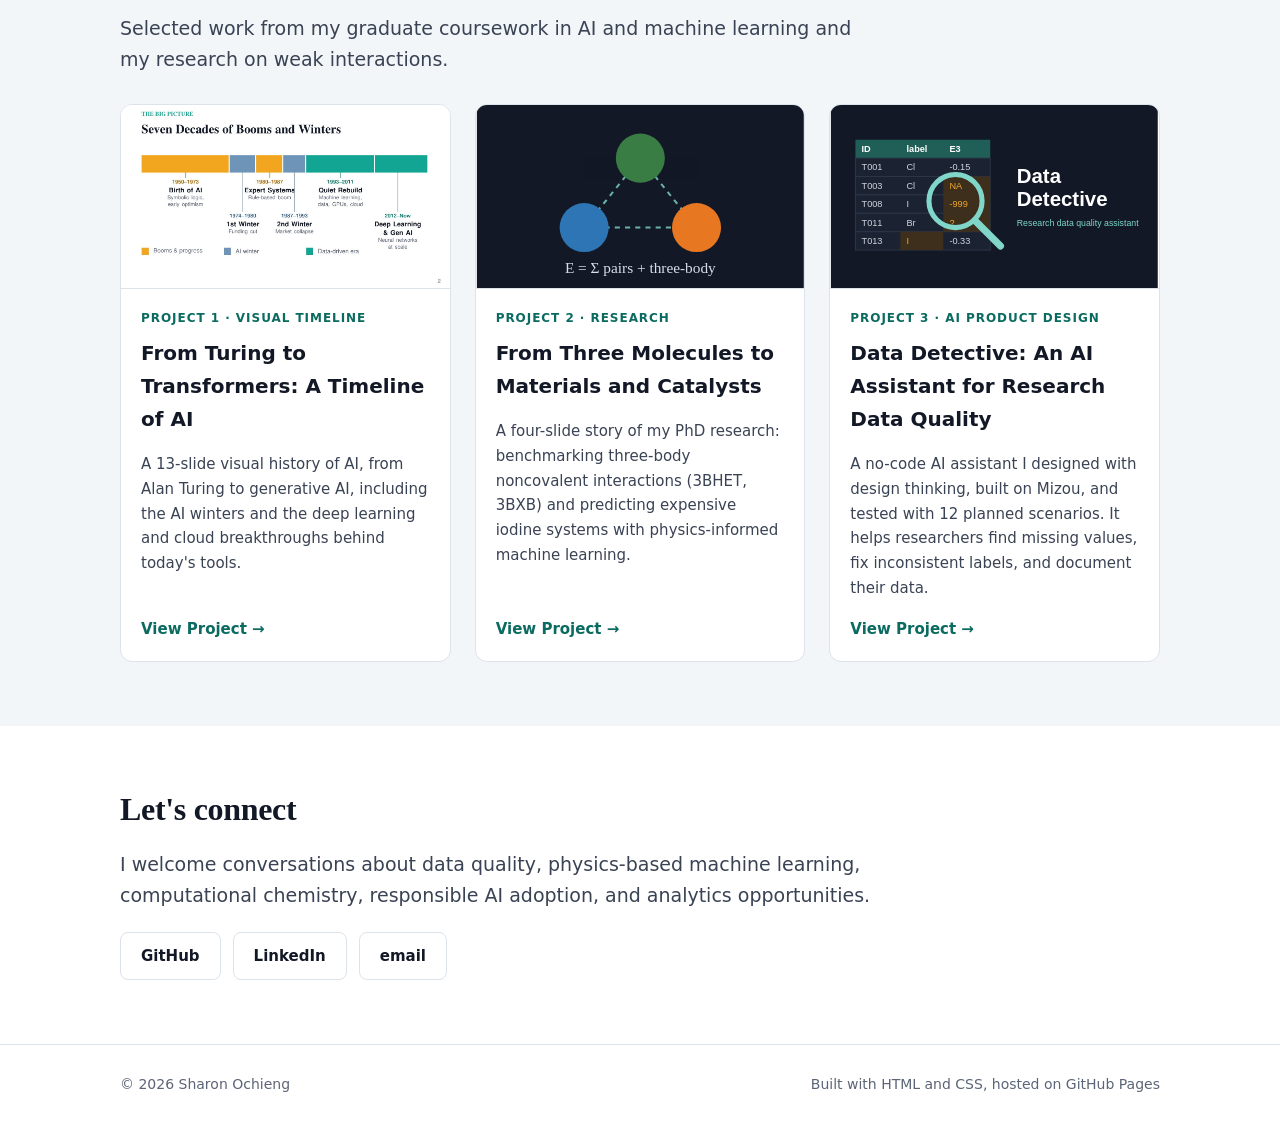
==== commit 28b9264d: "Update index.html" ====
--- a/index.html
+++ b/index.html
@@ -98,12 +98,30 @@
         </article>
 
         <article class="card">
-          <img src="data-detective.png" alt="Data Detective: a magnifying glass over a data table highlighting missing-value codes">
+          <svg viewBox="0 0 320 180" role="img" aria-label="Magnifying glass over a data table highlighting missing-value codes NA, -999 and ?" style="display:block;width:100%;aspect-ratio:16/9;border-bottom:1px solid #dde3ea">
+            <rect width="320" height="180" fill="#121826"/>
+            <g font-family="Helvetica, Arial, sans-serif" font-size="9">
+            <rect x="24" y="34" width="132" height="18" fill="#1f5f57"/>
+            <text x="30" y="46" fill="#fff" font-weight="700">ID</text><text x="74" y="46" fill="#fff" font-weight="700">label</text><text x="116" y="46" fill="#fff" font-weight="700">E3</text>
+            <g fill="#1b2232" stroke="#2c3546" stroke-width="1">
+            <rect x="24" y="52" width="132" height="18"/><rect x="24" y="70" width="132" height="18"/><rect x="24" y="88" width="132" height="18"/><rect x="24" y="106" width="132" height="18"/><rect x="24" y="124" width="132" height="18"/>
+            </g>
+            <g fill="#3d2f1c"><rect x="110" y="70" width="46" height="18"/><rect x="110" y="88" width="46" height="18"/><rect x="110" y="106" width="46" height="18"/><rect x="68" y="124" width="42" height="18"/></g>
+            <g fill="#cfd6e0"><text x="30" y="64">T001</text><text x="30" y="82">T003</text><text x="30" y="100">T008</text><text x="30" y="118">T011</text><text x="30" y="136">T013</text>
+            <text x="74" y="64">Cl</text><text x="74" y="82">Cl</text><text x="74" y="100">I</text><text x="74" y="118">Br</text><text x="116" y="64">-0.15</text><text x="116" y="136">-0.33</text></g>
+            <g fill="#f2a72b"><text x="116" y="82">NA</text><text x="116" y="100">-999</text><text x="116" y="118">?</text><text x="74" y="136">I&#160;&#160;</text></g>
+            </g>
+            <circle cx="122" cy="94" r="26" fill="none" stroke="#7fd6c9" stroke-width="5"/>
+            <line x1="141" y1="113" x2="166" y2="138" stroke="#7fd6c9" stroke-width="7" stroke-linecap="round"/>
+            <text x="182" y="76" fill="#ffffff" font-family="Helvetica, Arial, sans-serif" font-size="20" font-weight="700">Data</text>
+            <text x="182" y="99" fill="#ffffff" font-family="Helvetica, Arial, sans-serif" font-size="20" font-weight="700">Detective</text>
+            <text x="182" y="118" fill="#7fd6c9" font-family="Helvetica, Arial, sans-serif" font-size="8.6">Research data quality assistant</text>
+          </svg>
           <div class="body">
             <span class="tag">Project 3 · AI product design</span>
             <h3>Data Detective: An AI Assistant for Research Data Quality</h3>
             <p>A no-code AI assistant I designed with design thinking, built on Mizou, and tested with 12 planned scenarios. It helps researchers find missing values, fix inconsistent labels, and document their data.</p>
-            <a class="more" href="data-detective.html">View Project &rarr;</a>
+            <a class="more" href="https://mizou.com/preview-bot?ID=166886">View Project &rarr;</a>
           </div>
         </article>
         </div>
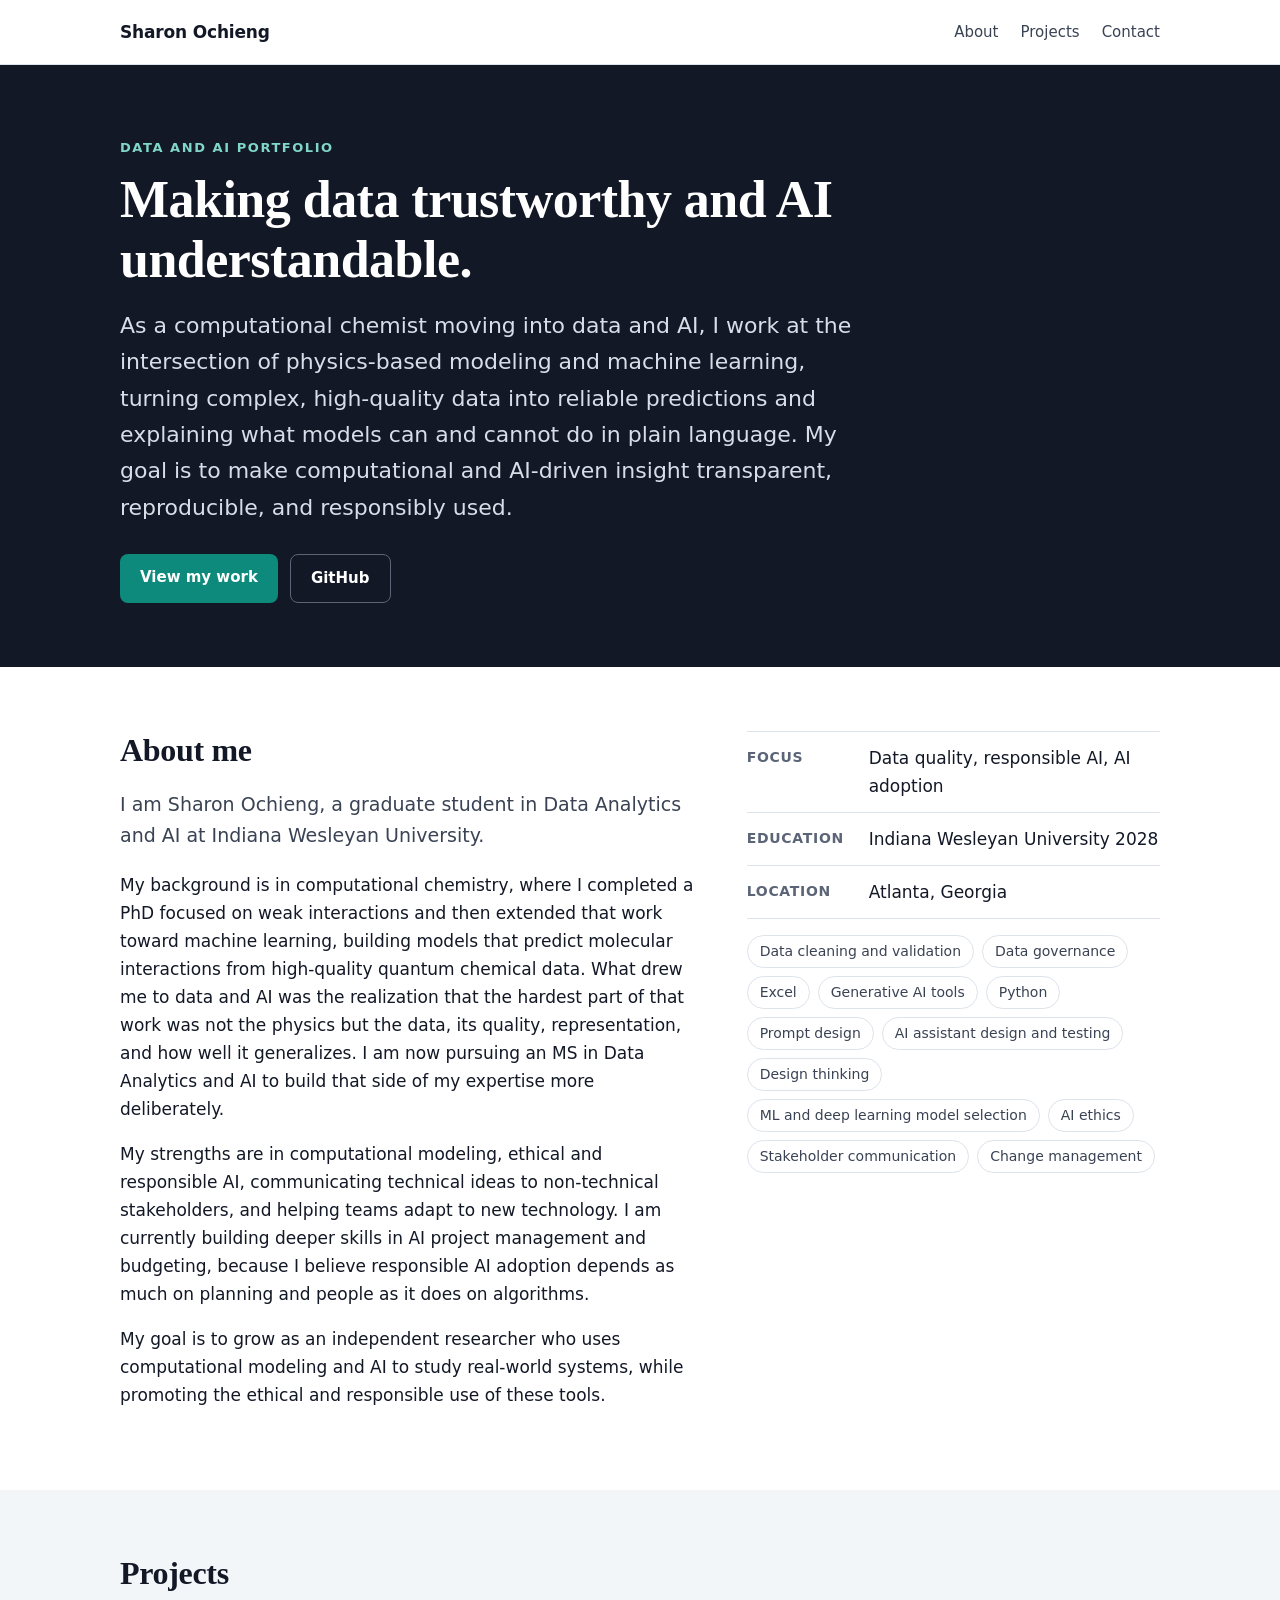
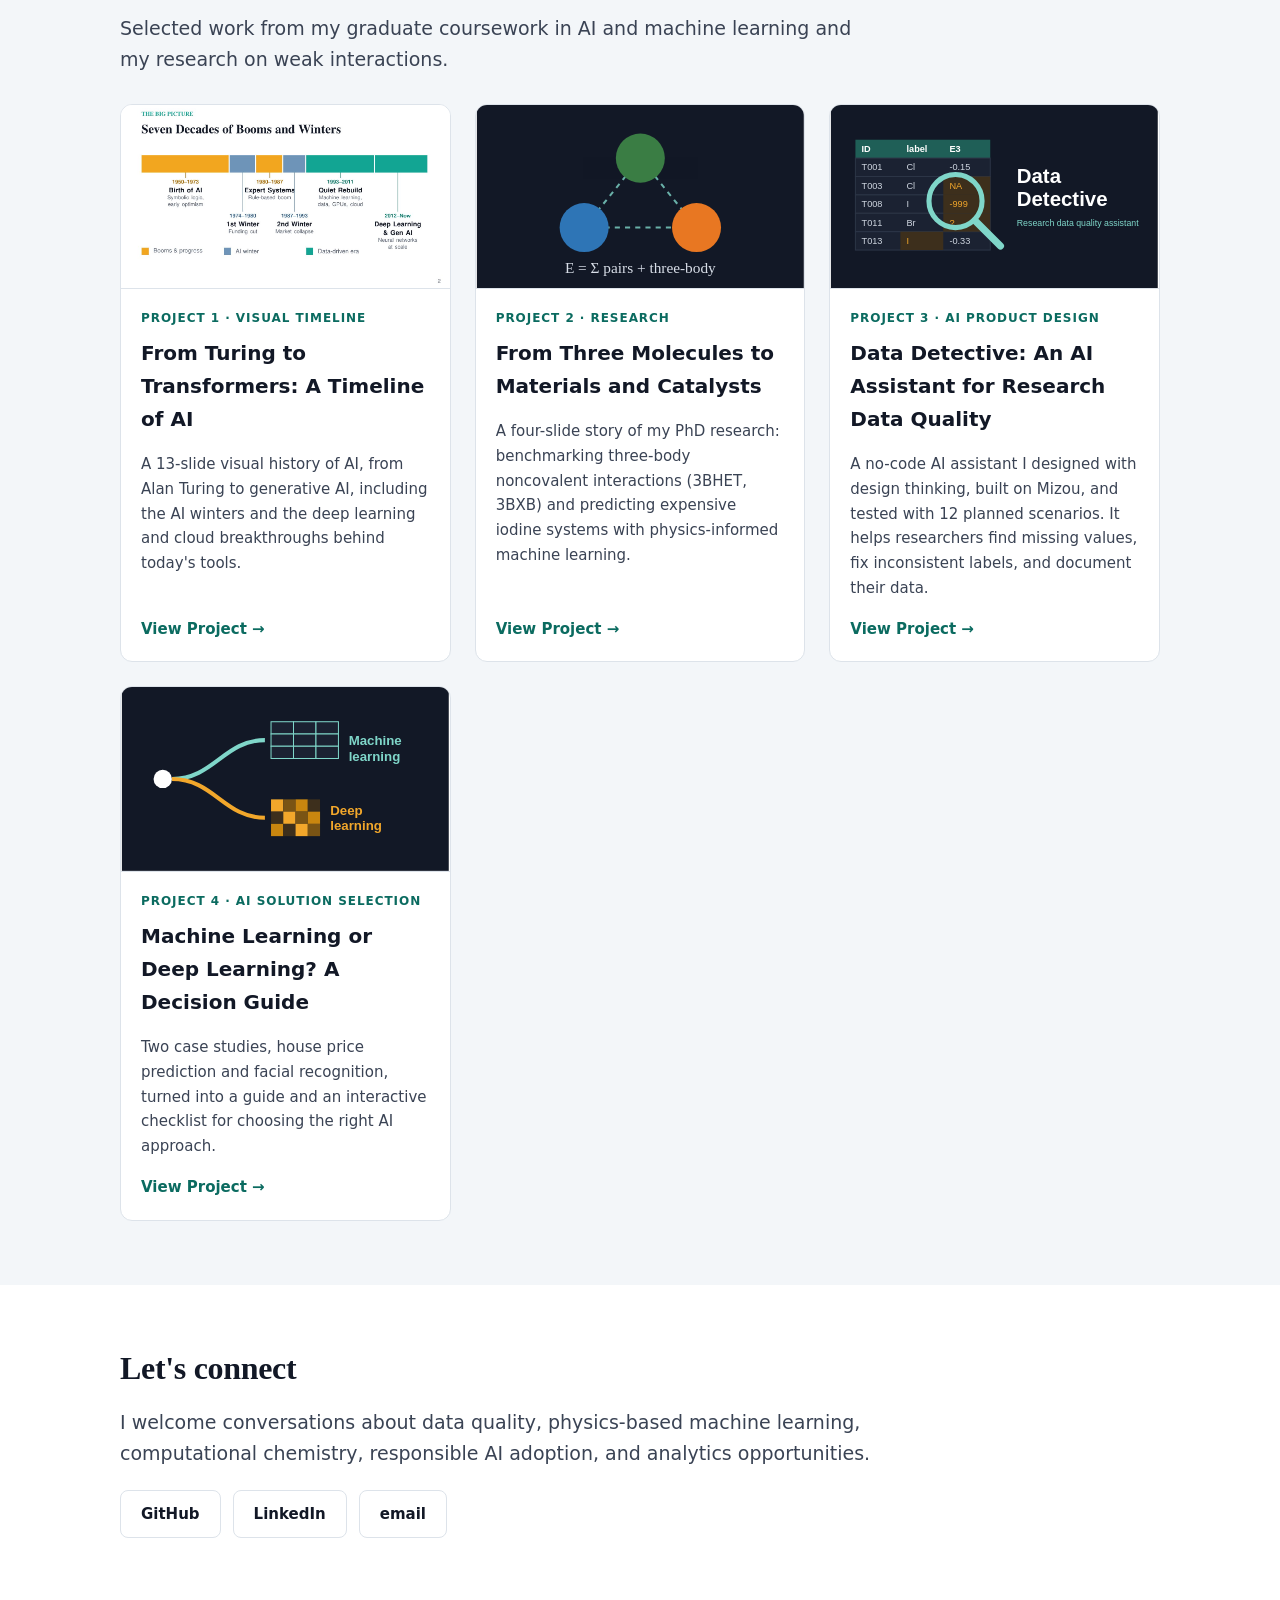
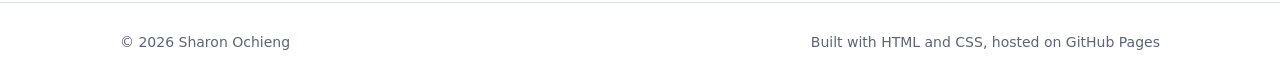
==== commit dd9c2bf2: "Add files via upload" ====
--- a/index.html
+++ b/index.html
@@ -57,6 +57,7 @@
           <span>Prompt design</span>
           <span>AI assistant design and testing</span>
           <span>Design thinking</span>
+          <span>ML and deep learning model selection</span>
           <span>AI ethics</span>
           <span>Stakeholder communication</span>
           <span>Change management</span>
@@ -121,7 +122,28 @@
             <span class="tag">Project 3 · AI product design</span>
             <h3>Data Detective: An AI Assistant for Research Data Quality</h3>
             <p>A no-code AI assistant I designed with design thinking, built on Mizou, and tested with 12 planned scenarios. It helps researchers find missing values, fix inconsistent labels, and document their data.</p>
-            <a class="more" href="https://mizou.com/preview-bot?ID=166886">View Project &rarr;</a>
+            <a class="more" href="data-detective.html">View Project &rarr;</a>
+          </div>
+        </article>
+
+        <article class="card">
+          <svg viewBox="0 0 320 180" role="img" aria-label="A fork in the road: a table of numbers leads to machine learning, a grid of pixels leads to deep learning" style="display:block;width:100%;aspect-ratio:16/9;border-bottom:1px solid #dde3ea">
+            <rect width="320" height="180" fill="#121826"/>
+            <circle cx="40" cy="90" r="9" fill="#ffffff"/>
+            <path d="M49 90 C 90 90, 100 52, 140 52" fill="none" stroke="#7fd6c9" stroke-width="4"/>
+            <path d="M49 90 C 90 90, 100 128, 140 128" fill="none" stroke="#f2a72b" stroke-width="4"/>
+            <g fill="#1b2232" stroke="#7fd6c9" stroke-width="1"><rect x="146" y="34" width="22" height="12"/><rect x="168" y="34" width="22" height="12"/><rect x="190" y="34" width="22" height="12"/><rect x="146" y="46" width="22" height="12"/><rect x="168" y="46" width="22" height="12"/><rect x="190" y="46" width="22" height="12"/><rect x="146" y="58" width="22" height="12"/><rect x="168" y="58" width="22" height="12"/><rect x="190" y="58" width="22" height="12"/></g>
+            <g><rect x="146" y="110" width="12" height="12" fill="#f2a72b"/><rect x="158" y="110" width="12" height="12" fill="#7a5414"/><rect x="170" y="110" width="12" height="12" fill="#c9860f"/><rect x="182" y="110" width="12" height="12" fill="#3d2f1c"/><rect x="146" y="122" width="12" height="12" fill="#3d2f1c"/><rect x="158" y="122" width="12" height="12" fill="#f2a72b"/><rect x="170" y="122" width="12" height="12" fill="#7a5414"/><rect x="182" y="122" width="12" height="12" fill="#c9860f"/><rect x="146" y="134" width="12" height="12" fill="#c9860f"/><rect x="158" y="134" width="12" height="12" fill="#3d2f1c"/><rect x="170" y="134" width="12" height="12" fill="#f2a72b"/><rect x="182" y="134" width="12" height="12" fill="#7a5414"/></g>
+            <text x="222" y="57" fill="#7fd6c9" font-family="Helvetica, Arial, sans-serif" font-size="13" font-weight="700">Machine</text>
+            <text x="222" y="72" fill="#7fd6c9" font-family="Helvetica, Arial, sans-serif" font-size="13" font-weight="700">learning</text>
+            <text x="204" y="125" fill="#f2a72b" font-family="Helvetica, Arial, sans-serif" font-size="13" font-weight="700">Deep</text>
+            <text x="204" y="140" fill="#f2a72b" font-family="Helvetica, Arial, sans-serif" font-size="13" font-weight="700">learning</text>
+          </svg>
+          <div class="body">
+            <span class="tag">Project 4 · AI solution selection</span>
+            <h3>Machine Learning or Deep Learning? A Decision Guide</h3>
+            <p>Two case studies, house price prediction and facial recognition, turned into a guide and an interactive checklist for choosing the right AI approach.</p>
+            <a class="more" href="ml-vs-dl.html">View Project &rarr;</a>
           </div>
         </article>
         </div>
